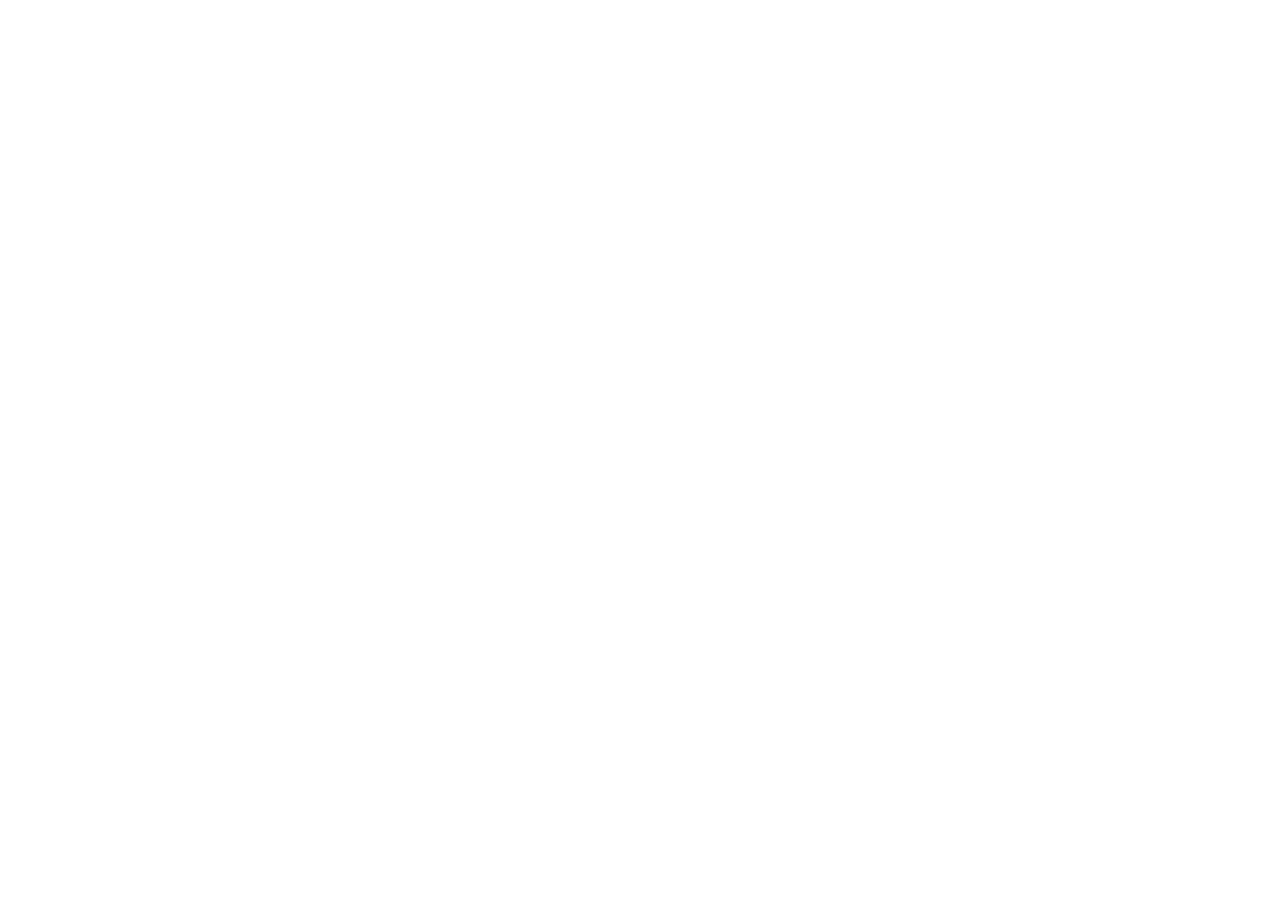
==== app.html @ c7e74e6d "Capturando tamanho" ====
<!DOCTYPE html>
<html lang="pt-BR">
<head>
    <meta charset="UTF-8">
    <meta name="viewport" content="width=device-width, initial-scale=1.0">
    <script src="game.js"></script>
    <title>Game - Mata Mosquito</title>
</head>
<body onresize="ajustaTamanhoTela()">
    
</body>
</html>
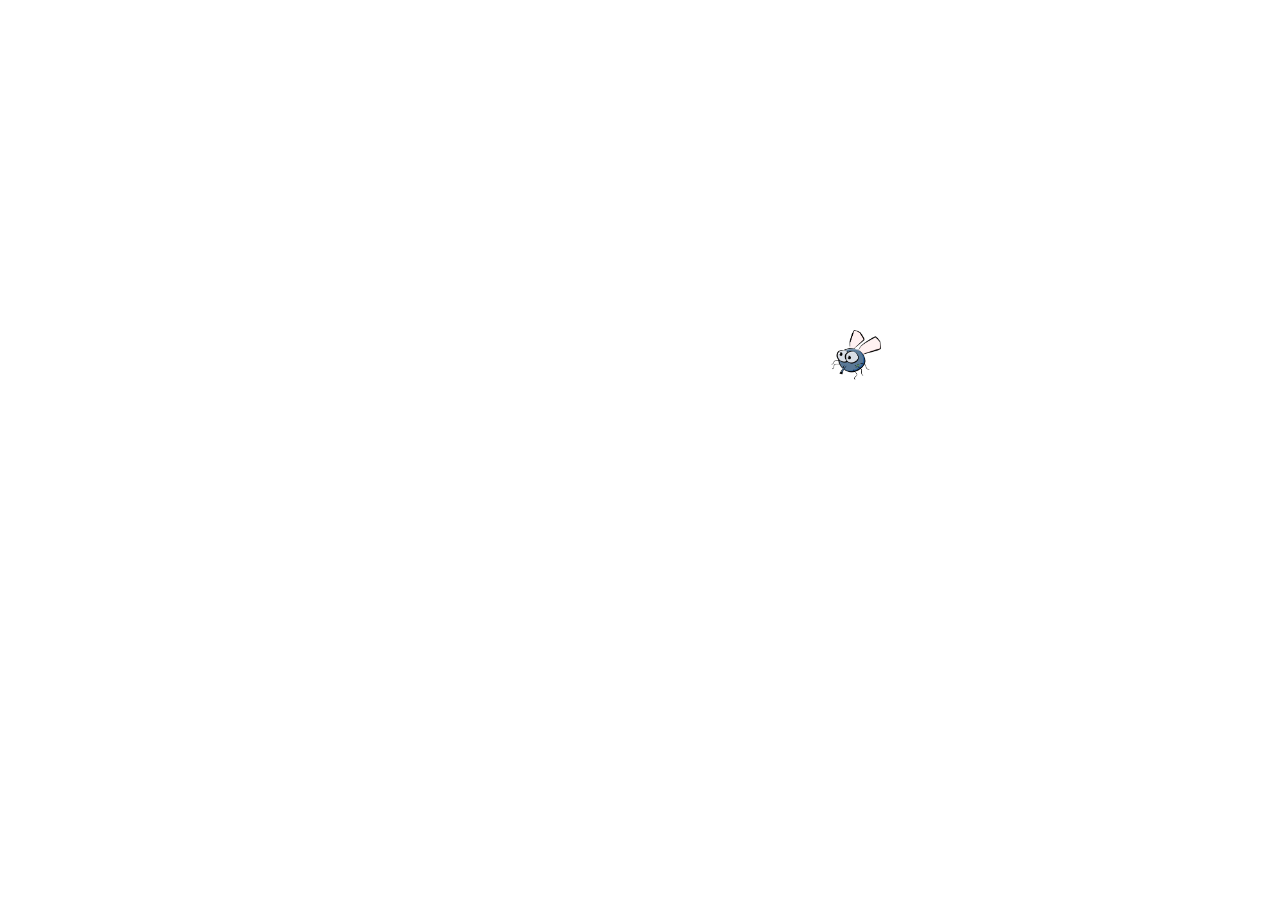
==== commit 1bdcdf50: "Gerando mosquito" ====
--- a/app.html
+++ b/app.html
@@ -4,9 +4,12 @@
     <meta charset="UTF-8">
     <meta name="viewport" content="width=device-width, initial-scale=1.0">
     <script src="game.js"></script>
+    <link rel="stylesheet" href="/midia/css/style.css">
     <title>Game - Mata Mosquito</title>
 </head>
 <body onresize="ajustaTamanhoTela()">
-    
+    <script>
+        posicaoRandom();
+    </script>
 </body>
 </html>--- a/midia/css/style.css
+++ b/midia/css/style.css
@@ -0,0 +1,4 @@
+.mosca1{
+    width: 50px;
+    height: 50px;
+}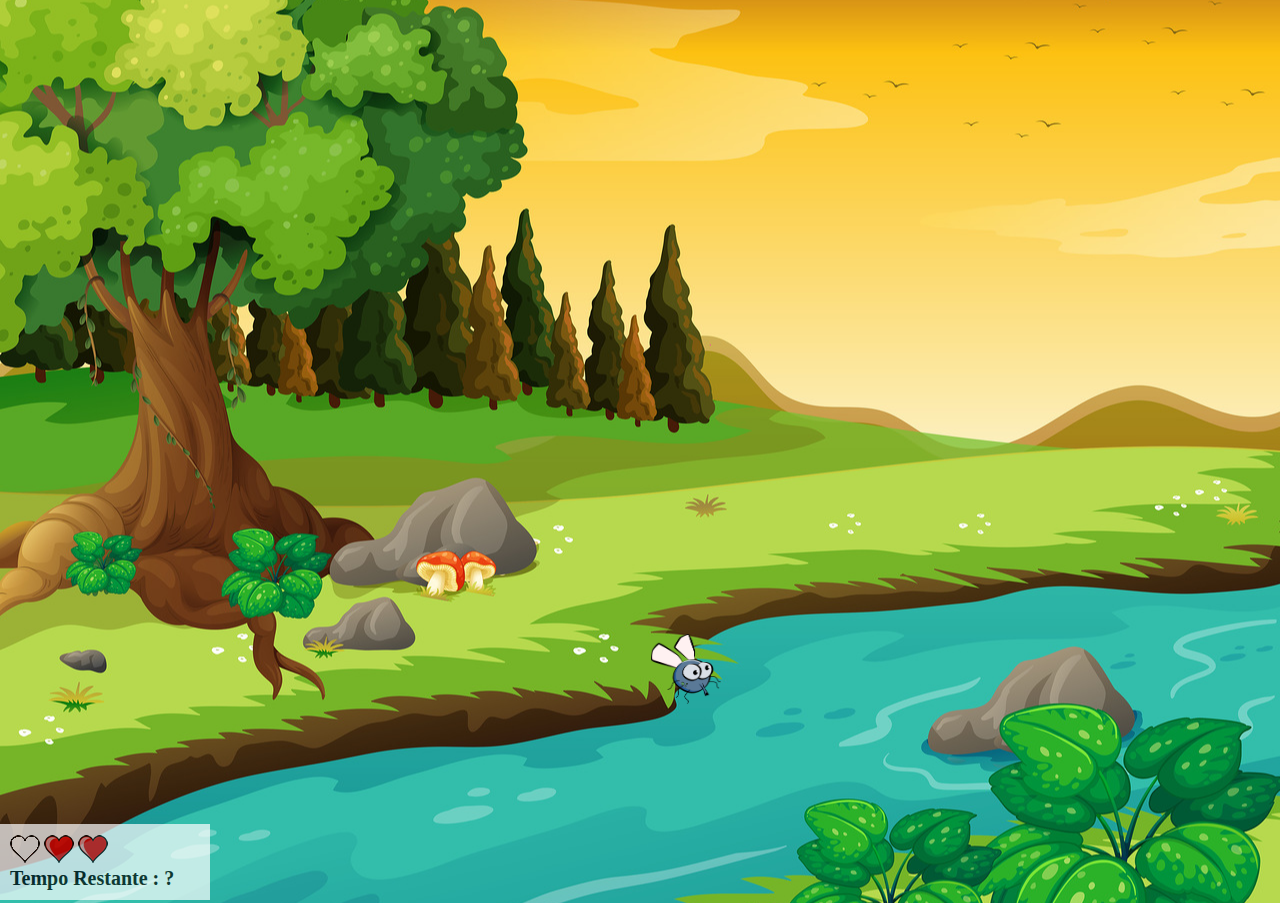
==== commit 585b7b97: "Gerando Barra de vida" ====
--- a/app.html
+++ b/app.html
@@ -1,5 +1,6 @@
 <!DOCTYPE html>
 <html lang="pt-BR">
+
 <head>
     <meta charset="UTF-8">
     <meta name="viewport" content="width=device-width, initial-scale=1.0">
@@ -7,9 +8,27 @@
     <link rel="stylesheet" href="/midia/css/style.css">
     <title>Game - Mata Mosquito</title>
 </head>
+
 <body onresize="ajustaTamanhoTela()">
+
+    <div class="painel">
+        <div class="vidas">
+            <img src="midia/img/coracao_vazio.png">
+            <img src="midia/img/coracao_cheio.png">
+            <img src="midia/img/coracao_cheio.png">
+        </div>
+        <div class="cronometro">
+            Tempo Restante : ?
+        </div>
+    </div>
+
     <script>
         posicaoRandom();
+
+        setInterval(function () {
+            posicaoRandom()
+        }, 1000)
     </script>
 </body>
+
 </html>--- a/midia/css/style.css
+++ b/midia/css/style.css
@@ -1,4 +1,52 @@
+body{
+    background-image: url(/midia/img/bg.jpg);
+    background-repeat:  no-repeat;
+    display: table;
+    width: 99%;
+    height: 98.5vh;
+    /* padding: 100px 0; */
+    background-position: 30% 45%;
+    background-size: cover;
+}
+
+.painel{
+    position: absolute;
+    width: 190px;
+    padding: 10px;
+    bottom: 0px;
+    left: 0px;
+    border-top: 1px solid #fff;
+    background-color: white;
+    opacity: 0.7;
+}
+
+.vidas{
+    float: left;
+}
+
+.cronometro{
+    float: left;
+    font-size: 20px;
+    font-weight: bold;
+}
+
 .mosca1{
     width: 50px;
     height: 50px;
+}
+.mosca2{
+    width: 70px;
+    height: 70px;
+}
+.mosca3{
+    width: 90px;
+    height: 90px;
+}
+
+.ladoA{
+    transform: scaleX(1);
+}
+
+.ladoB{
+    transform: scaleX(-1);
 }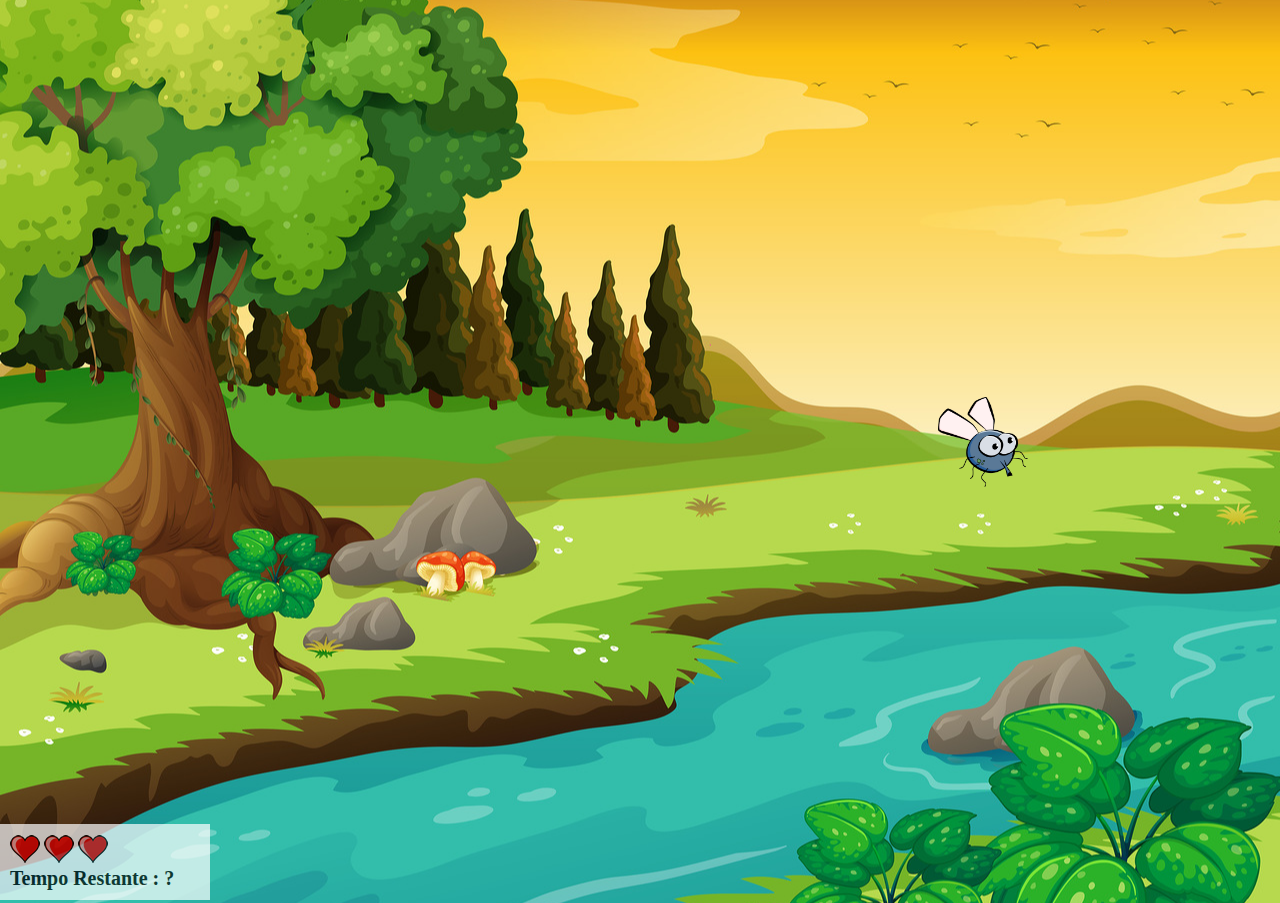
==== commit 8ddf17dc: "adicionando placar" ====
--- a/app.html
+++ b/app.html
@@ -13,9 +13,9 @@
 
     <div class="painel">
         <div class="vidas">
-            <img src="midia/img/coracao_vazio.png">
-            <img src="midia/img/coracao_cheio.png">
-            <img src="midia/img/coracao_cheio.png">
+            <img id="v1" src="midia/img/coracao_cheio.png">
+            <img id="v2" src="midia/img/coracao_cheio.png">
+            <img id="v3" src="midia/img/coracao_cheio.png">
         </div>
         <div class="cronometro">
             Tempo Restante : ?
@@ -27,7 +27,7 @@
 
         setInterval(function () {
             posicaoRandom()
-        }, 1000)
+        }, 2000)
     </script>
 </body>
 
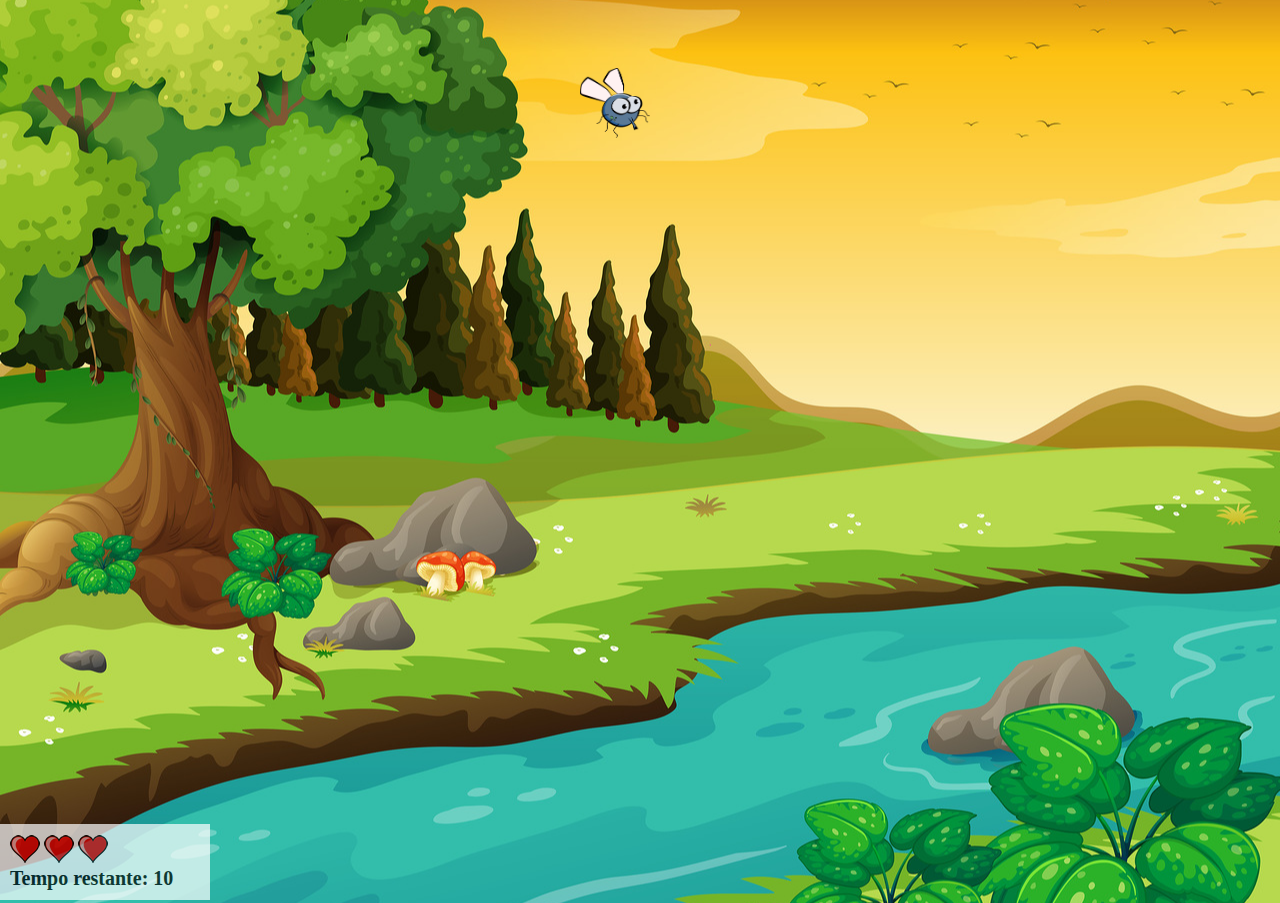
==== commit 8773c35e: "Tela de Vitória" ====
--- a/app.html
+++ b/app.html
@@ -18,14 +18,16 @@
             <img id="v3" src="midia/img/coracao_cheio.png">
         </div>
         <div class="cronometro">
-            Tempo Restante : ?
+            Tempo restante: <span id="cronometro"></span> 
         </div>
     </div>
 
     <script>
+
+        document.getElementById('cronometro').innerHTML = tempo;
         posicaoRandom();
 
-        setInterval(function () {
+        let criaMosquito = setInterval(function () {
             posicaoRandom()
         }, 2000)
     </script>
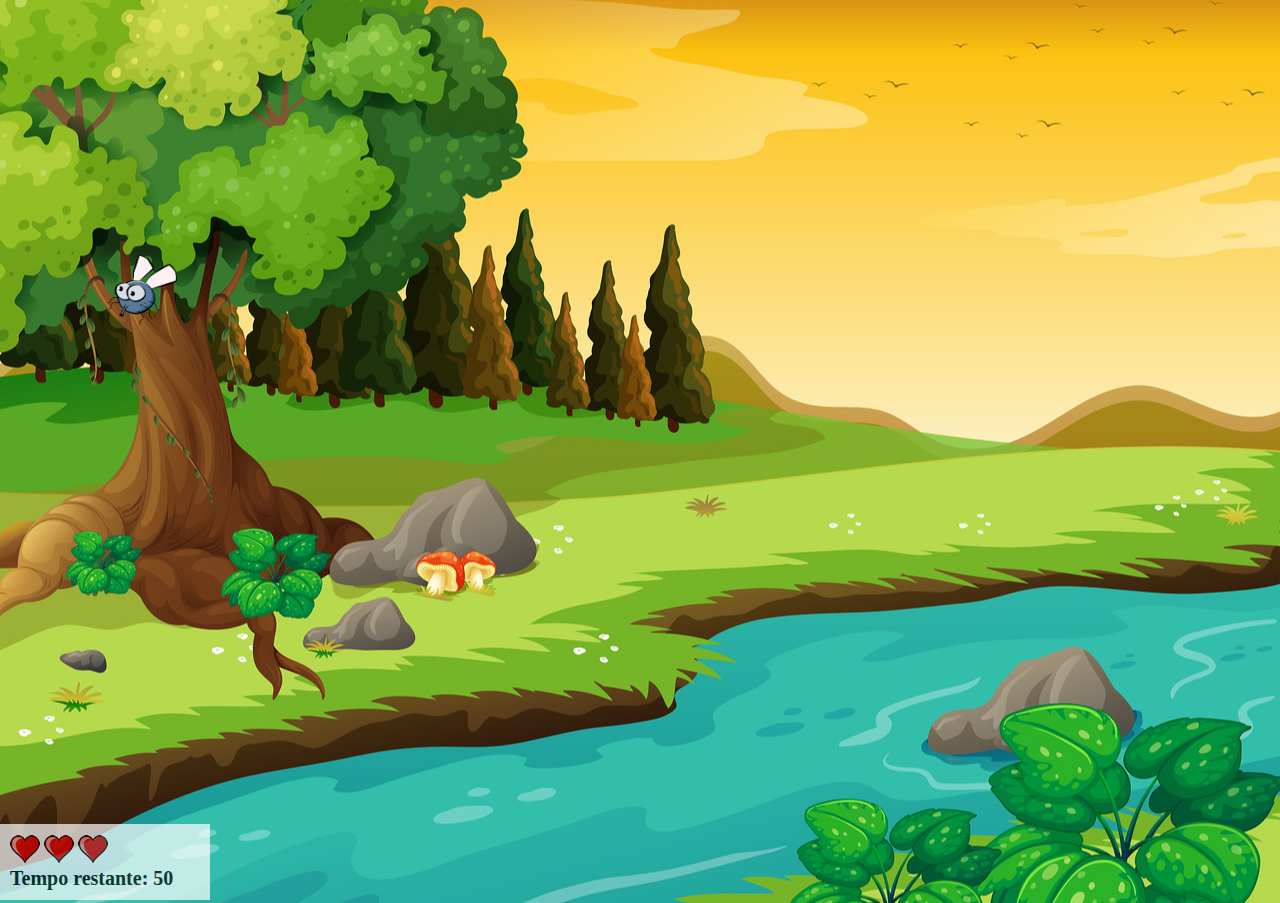
==== commit ecc65f04: "Acrescentando niveis" ====
--- a/app.html
+++ b/app.html
@@ -29,7 +29,7 @@
 
         let criaMosquito = setInterval(function () {
             posicaoRandom()
-        }, 2000)
+        }, criaMosquitoTempo)
     </script>
 </body>
 
